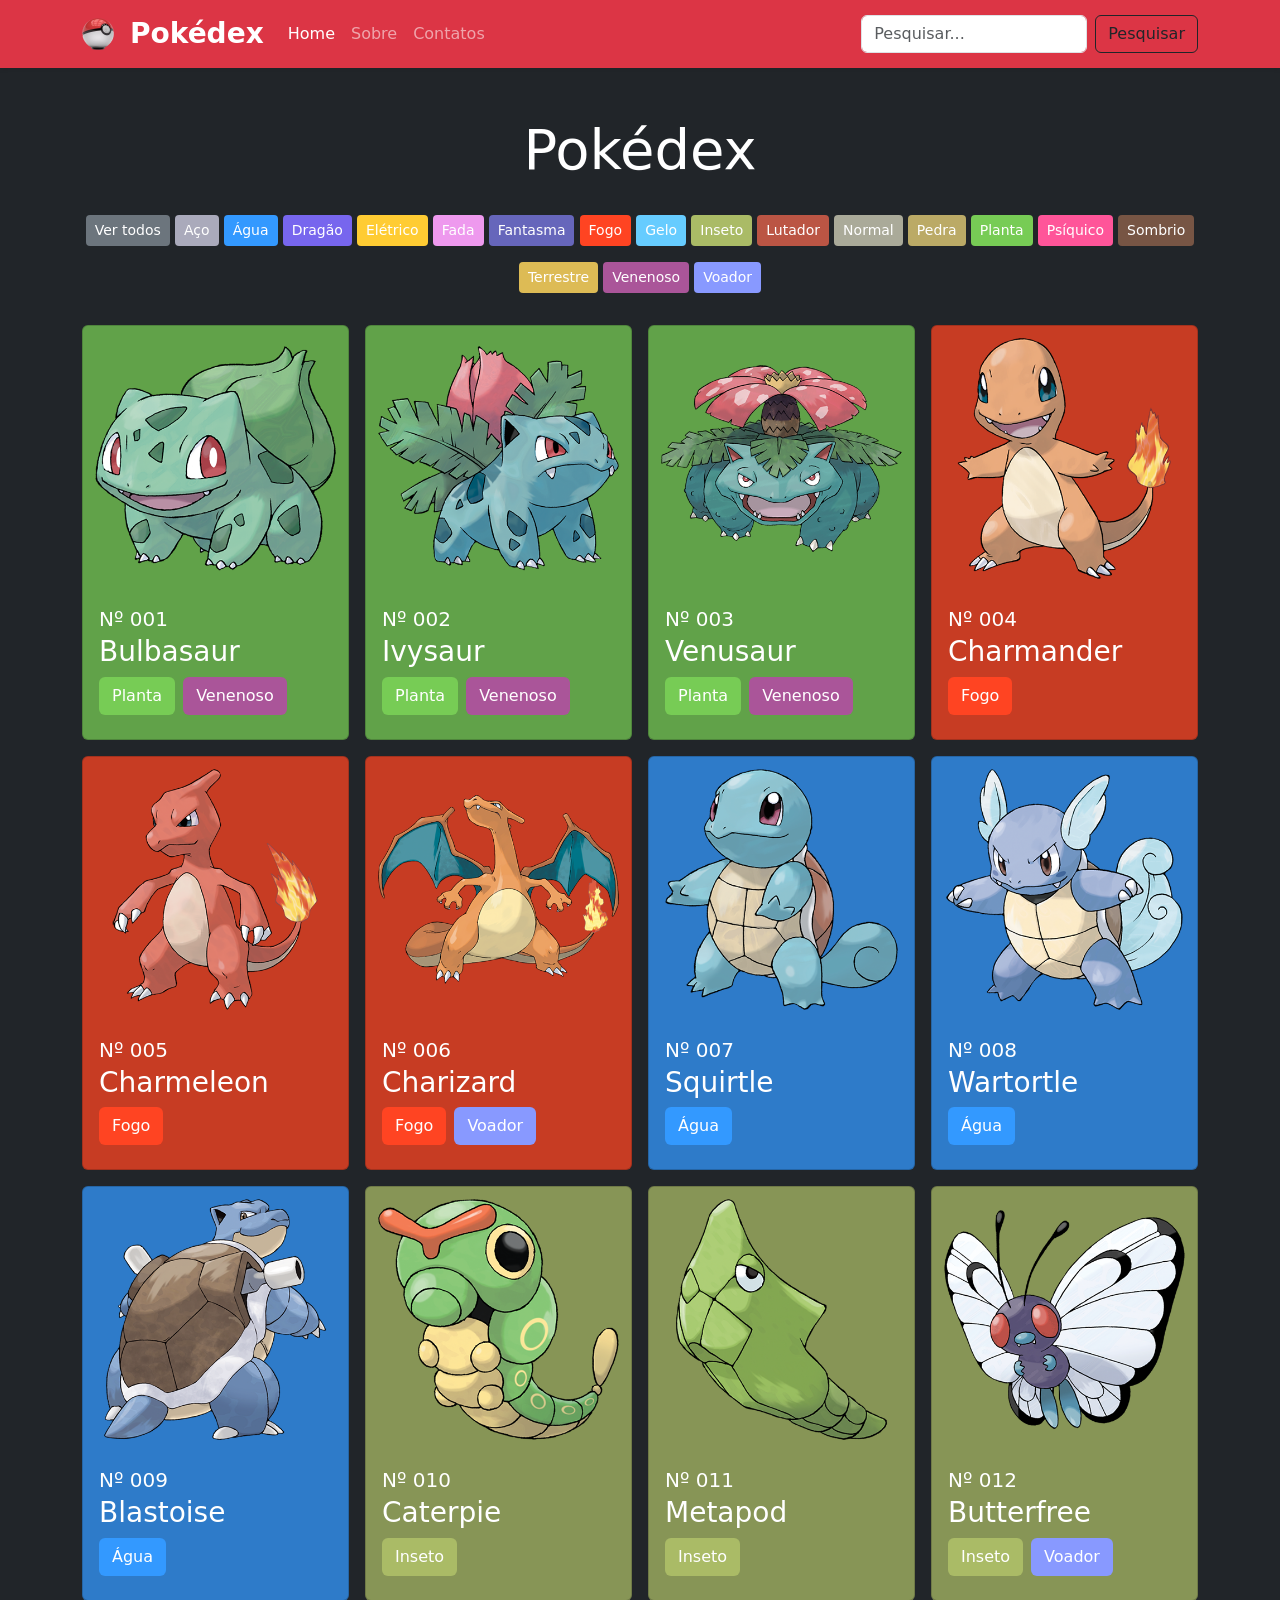
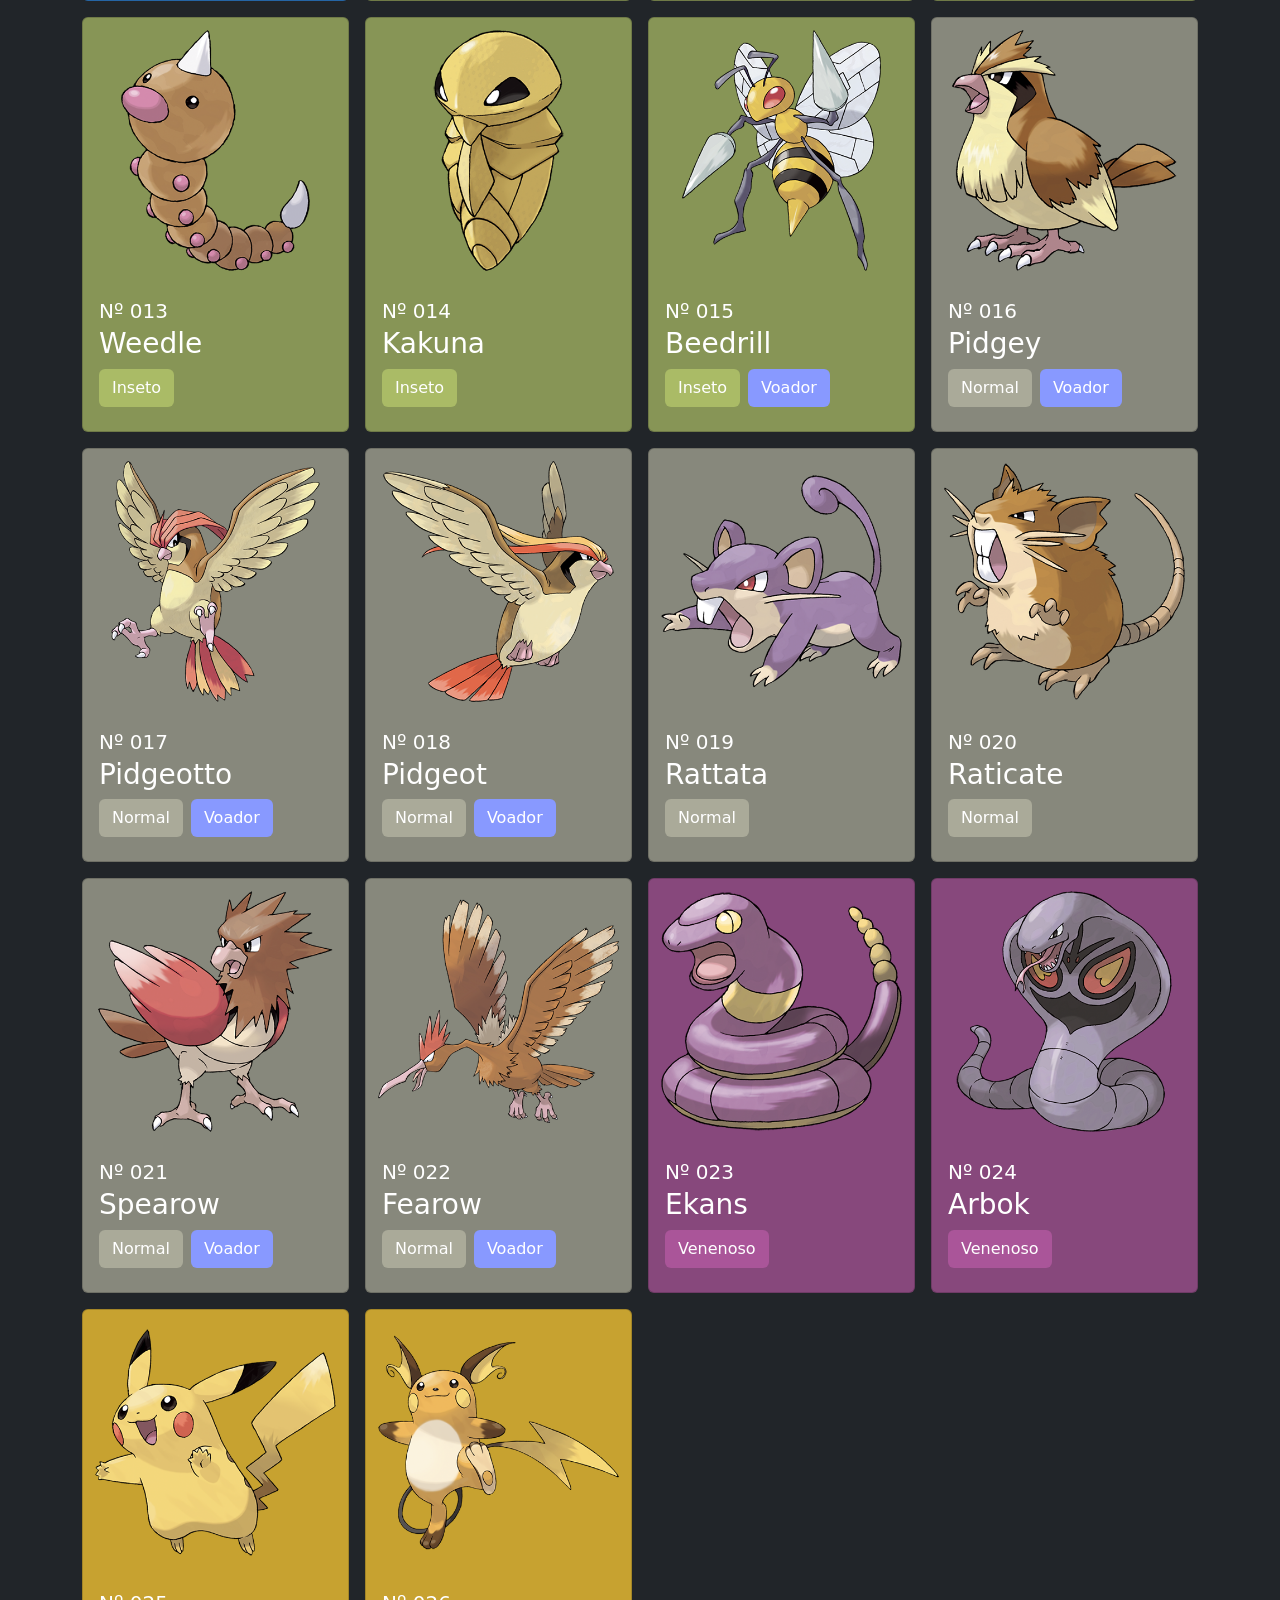
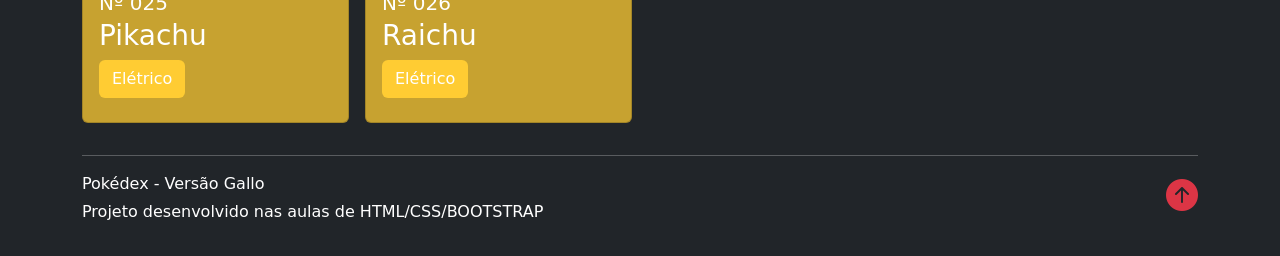
==== index.html @ 6e4e8607 "Finalizada a página inicial" ====
<!DOCTYPE html>
<html lang="pt-br">

<head>
    <meta charset="UTF-8">
    <meta name="viewport" content="width=device-width, initial-scale=1.0">
    <title>Pokedex</title>

    <!-- Favicon -->
    <link rel="shortcut icon" href="img/favicons/favicon.ico" type="image/x-icon">

    <link rel="stylesheet" href="https://cdn.jsdelivr.net/npm/bootstrap@5.3.3/dist/css/bootstrap.min.css">
    <link rel="stylesheet" href="css/site.css">
</head>

<body class="min-vh-100 bg-dark">
    <header>
        <nav class="navbar navbar-expand-lg navbar-dark bg-danger shadow-sm">
            <div class="container">
                <a href="index.html" class="navbar-brand d-flex align-items-center">
                    <img src="img/favicons/favicon-32x32.png" alt="Pokebola" class="me-3">
                    <strong class="fs-3">Pokédex</strong>
                </a>
                <button class="navbar-toggler" type="button" data-bs-toggle="collapse"
                    data-bs-target="#navbarSupportedContent" aria-controls="navbarSupportedContent"
                    aria-expanded="false" aria-label="Toggle navigation">
                    <span class="navbar-toggler-icon"></span>
                </button>
                <div class="collapse navbar-collapse" id="navbarSupportedContent">
                    <ul class="navbar-nav me-auto mb-2 mb-lg-0">
                        <li class="nav-item">
                            <a class="nav-link active" aria-current="page" href="index.html">Home</a>
                        </li>
                        <li class="nav-item">
                            <a class="nav-link" href="#">Sobre</a>
                        </li>
                        <li class="nav-item">
                            <a class="nav-link" href="#">Contatos</a>
                        </li>
                    </ul>
                    <form class="d-flex" role="search">
                        <input class="form-control me-2" type="search" placeholder="Pesquisar..." aria-label="Search">
                        <button class="btn btn-outline-dark" type="submit">Pesquisar</button>
                    </form>
                </div>
            </div>
        </nav>
    </header>

    <main>
        <div class="container text-white pt-5">
            <div class="row">
                <div class="col text-center">
                    <h1 class="display-4 text-white">
                        Pokédex
                    </h1>
                    <div class="my-4">
                        <button class="btn btn-sm my-2 text-white bg-secondary">
                            Ver todos
                        </button>
                        <button class="btn btn-sm my-2 text-white btn-Aço">
                            Aço
                        </button>
                        <button class="btn btn-sm my-2 text-white btn-Água">
                            Água
                        </button>
                        <button class="btn btn-sm my-2 text-white btn-Dragão">
                            Dragão
                        </button>
                        <button class="btn btn-sm my-2 text-white btn-Elétrico">
                            Elétrico
                        </button>
                        <button class="btn btn-sm my-2 text-white btn-Fada">
                            Fada
                        </button>
                        <button class="btn btn-sm my-2 text-white btn-Fantasma">
                            Fantasma
                        </button>
                        <button class="btn btn-sm my-2 text-white btn-Fogo">
                            Fogo
                        </button>
                        <button class="btn btn-sm my-2 text-white btn-Gelo">
                            Gelo
                        </button>
                        <button class="btn btn-sm my-2 text-white btn-Inseto">
                            Inseto
                        </button>
                        <button class="btn btn-sm my-2 text-white btn-Lutador">
                            Lutador
                        </button>
                        <button class="btn btn-sm my-2 text-white btn-Normal">
                            Normal
                        </button>
                        <button class="btn btn-sm my-2 text-white btn-Pedra">
                            Pedra
                        </button>
                        <button class="btn btn-sm my-2 text-white btn-Planta">
                            Planta
                        </button>
                        <button class="btn btn-sm my-2 text-white btn-Psíquico">
                            Psíquico
                        </button>
                        <button class="btn btn-sm my-2 text-white btn-Sombrio">
                            Sombrio
                        </button>
                        <button class="btn btn-sm my-2 text-white btn-Terrestre">
                            Terrestre
                        </button>
                        <button class="btn btn-sm my-2 text-white btn-Venenoso">
                            Venenoso
                        </button>
                        <button class="btn btn-sm my-2 text-white btn-Voador">
                            Voador
                        </button>
                    </div>
                </div>
            </div>

            <div id="pokemons" class="row row-cols-1 row-cols-sm-2 row-cols-md-3 row-cols-lg-4 g-3">

                
                
            </div>
        </div>
    </main>

    <footer class="py-3">
        <div class="container text-white">
            <hr>
            <p class="float-end">
                <a href="#">
                    <i class="bi bi-arrow-up-circle-fill text-danger fs-2"></i>
                </a>
            </p>
            <p class="mb-1">Pokédex - Versão Gallo</p>
            <p>Projeto desenvolvido nas aulas de HTML/CSS/BOOTSTRAP</p>
        </div>
    </footer>
    <script src="https://cdn.jsdelivr.net/npm/bootstrap@5.3.3/dist/js/bootstrap.bundle.min.js"></script>
    <script src="js/script.js"></script>
</body>

</html>
---- css/site.css ----
@import url("https://cdn.jsdelivr.net/npm/bootstrap-icons@1.11.3/font/bootstrap-icons.min.css");

.btn-Aço {
    background-color: #aab;
}

.btn-Água {
    background-color: #39f;
}

.btn-Dragão {
    background-color: #76e;
}

.btn-Elétrico {
    background-color: #fc3;
}

.btn-Fada {
    background-color: #e9e;
}

.btn-Fantasma {
    background-color: #66b;
}

.btn-Fogo {
    background-color: #f42;
}

.btn-Gelo {
    background-color: #6cf;
}

.btn-Inseto {
    background-color: #ab6;
}

.btn-Lutador {
    background-color: #b54;
}

.btn-Normal {
    background-color: #aa9;
}

.btn-Pedra {
    background-color: #ba6;
}

.btn-Planta {
    background-color: #7c5;
}

.btn-Psíquico {
    background-color: #f59;
}

.btn-Sombrio {
    background-color: #754;
}

.btn-Terrestre {
    background-color: #db5;
}

.btn-Venenoso {
    background-color: #a59;
}

.btn-Voador {
    background-color: #89f;
}

.card:hover {
    transform: scale(1.10);
    transition: 0.6s;
    z-index: 100;
    cursor: pointer;
}
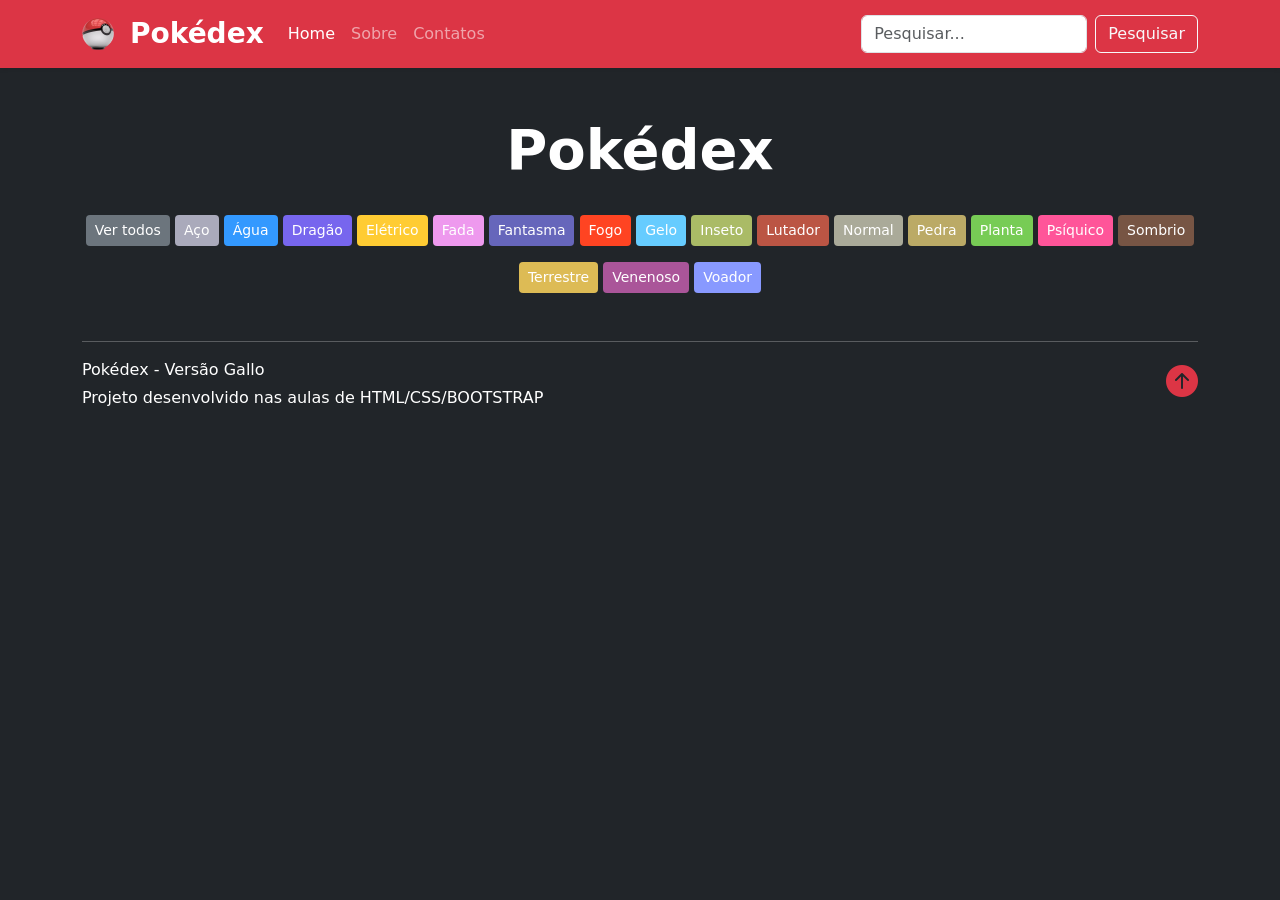
==== commit 493cb3ef: "Poke javascript api" ====
--- a/index.html
+++ b/index.html
@@ -38,9 +38,9 @@
                             <a class="nav-link" href="#">Contatos</a>
                         </li>
                     </ul>
-                    <form class="d-flex" role="search">
+                    <form class="d-flex" role="search" >
                         <input class="form-control me-2" type="search" placeholder="Pesquisar..." aria-label="Search">
-                        <button class="btn btn-outline-dark" type="submit">Pesquisar</button>
+                        <button class="btn btn-outline-light" type="submit">Pesquisar</button>
                     </form>
                 </div>
             </div>
@@ -51,7 +51,7 @@
         <div class="container text-white pt-5">
             <div class="row">
                 <div class="col text-center">
-                    <h1 class="display-4 text-white">
+                    <h1 class="display-4 text-white fw-bold">
                         Pokédex
                     </h1>
                     <div class="my-4">
@@ -117,9 +117,6 @@
             </div>
 
             <div id="pokemons" class="row row-cols-1 row-cols-sm-2 row-cols-md-3 row-cols-lg-4 g-3">
-
-                
-                
             </div>
         </div>
     </main>
@@ -137,7 +134,8 @@
         </div>
     </footer>
     <script src="https://cdn.jsdelivr.net/npm/bootstrap@5.3.3/dist/js/bootstrap.bundle.min.js"></script>
-    <script src="js/script.js"></script>
+    <script src="js/main.js"></script>
+    <script src="js/index.js"></script>
 </body>
 
 </html>
